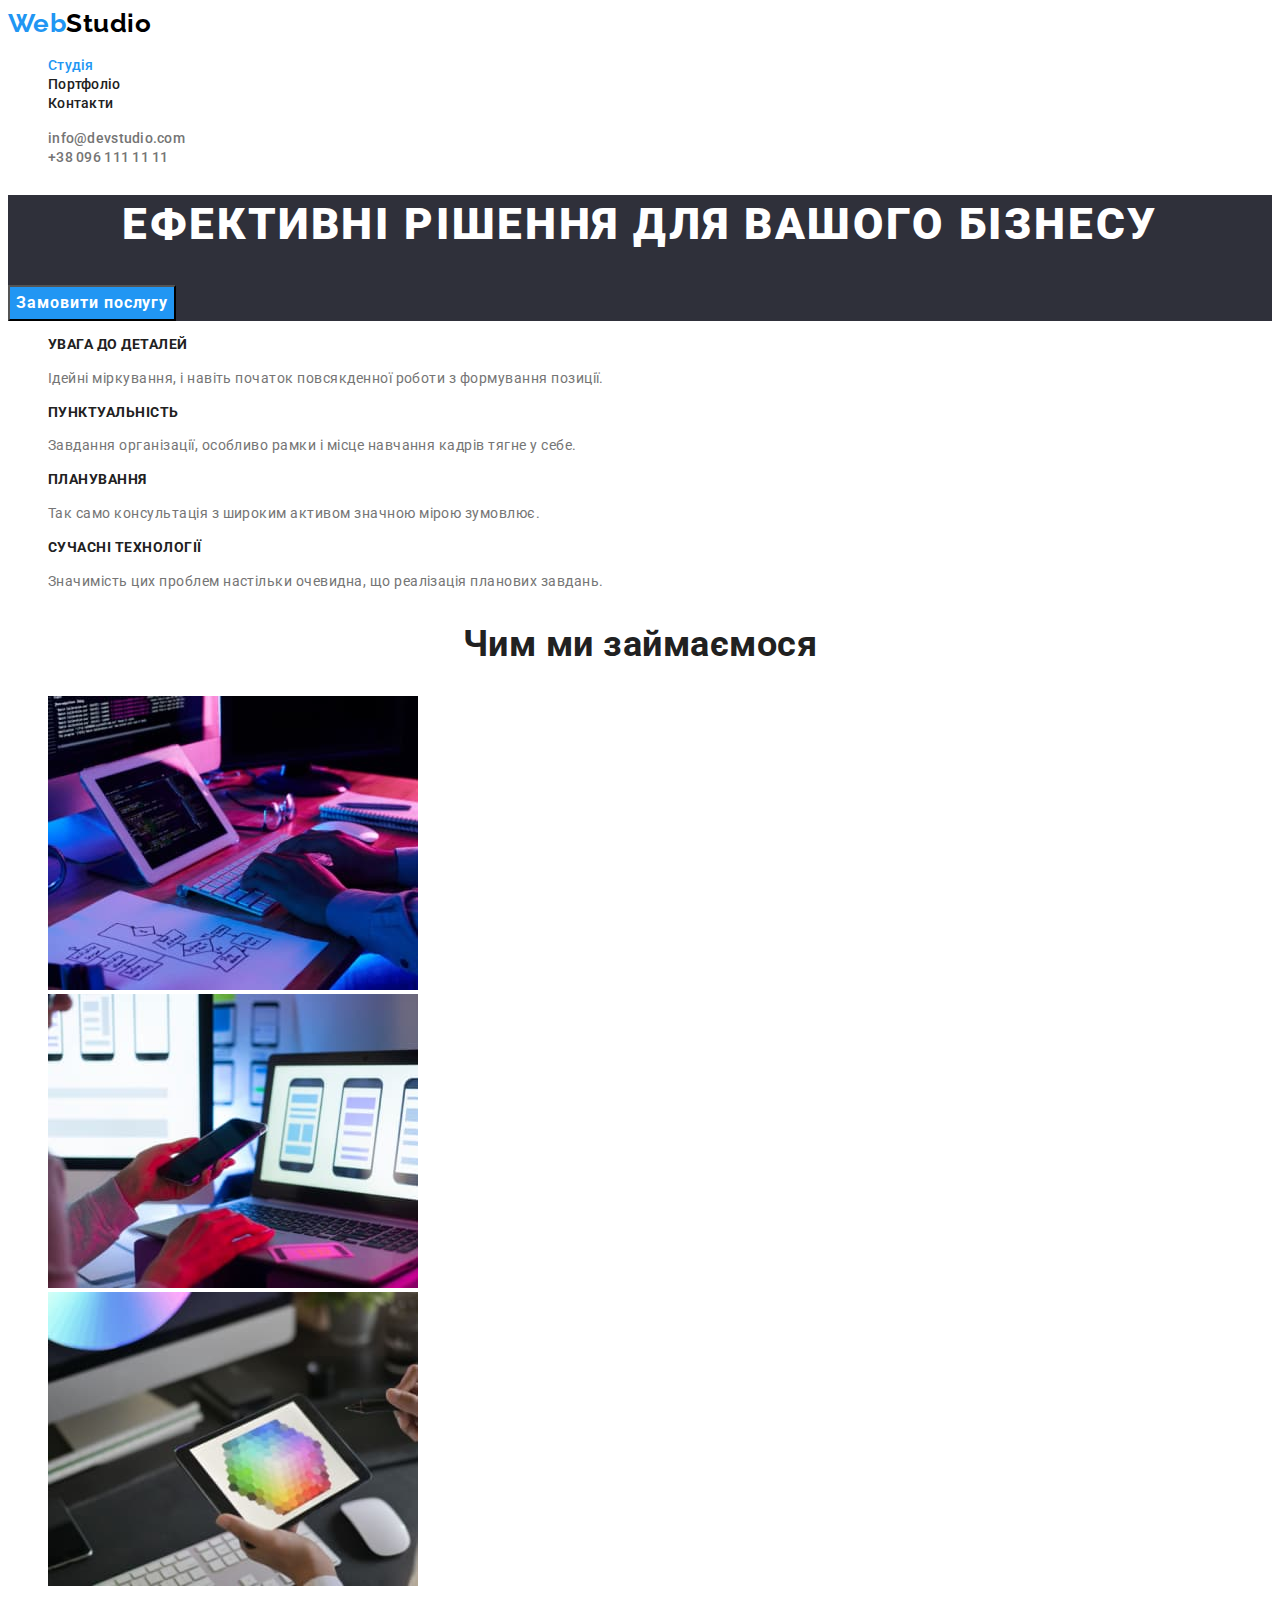
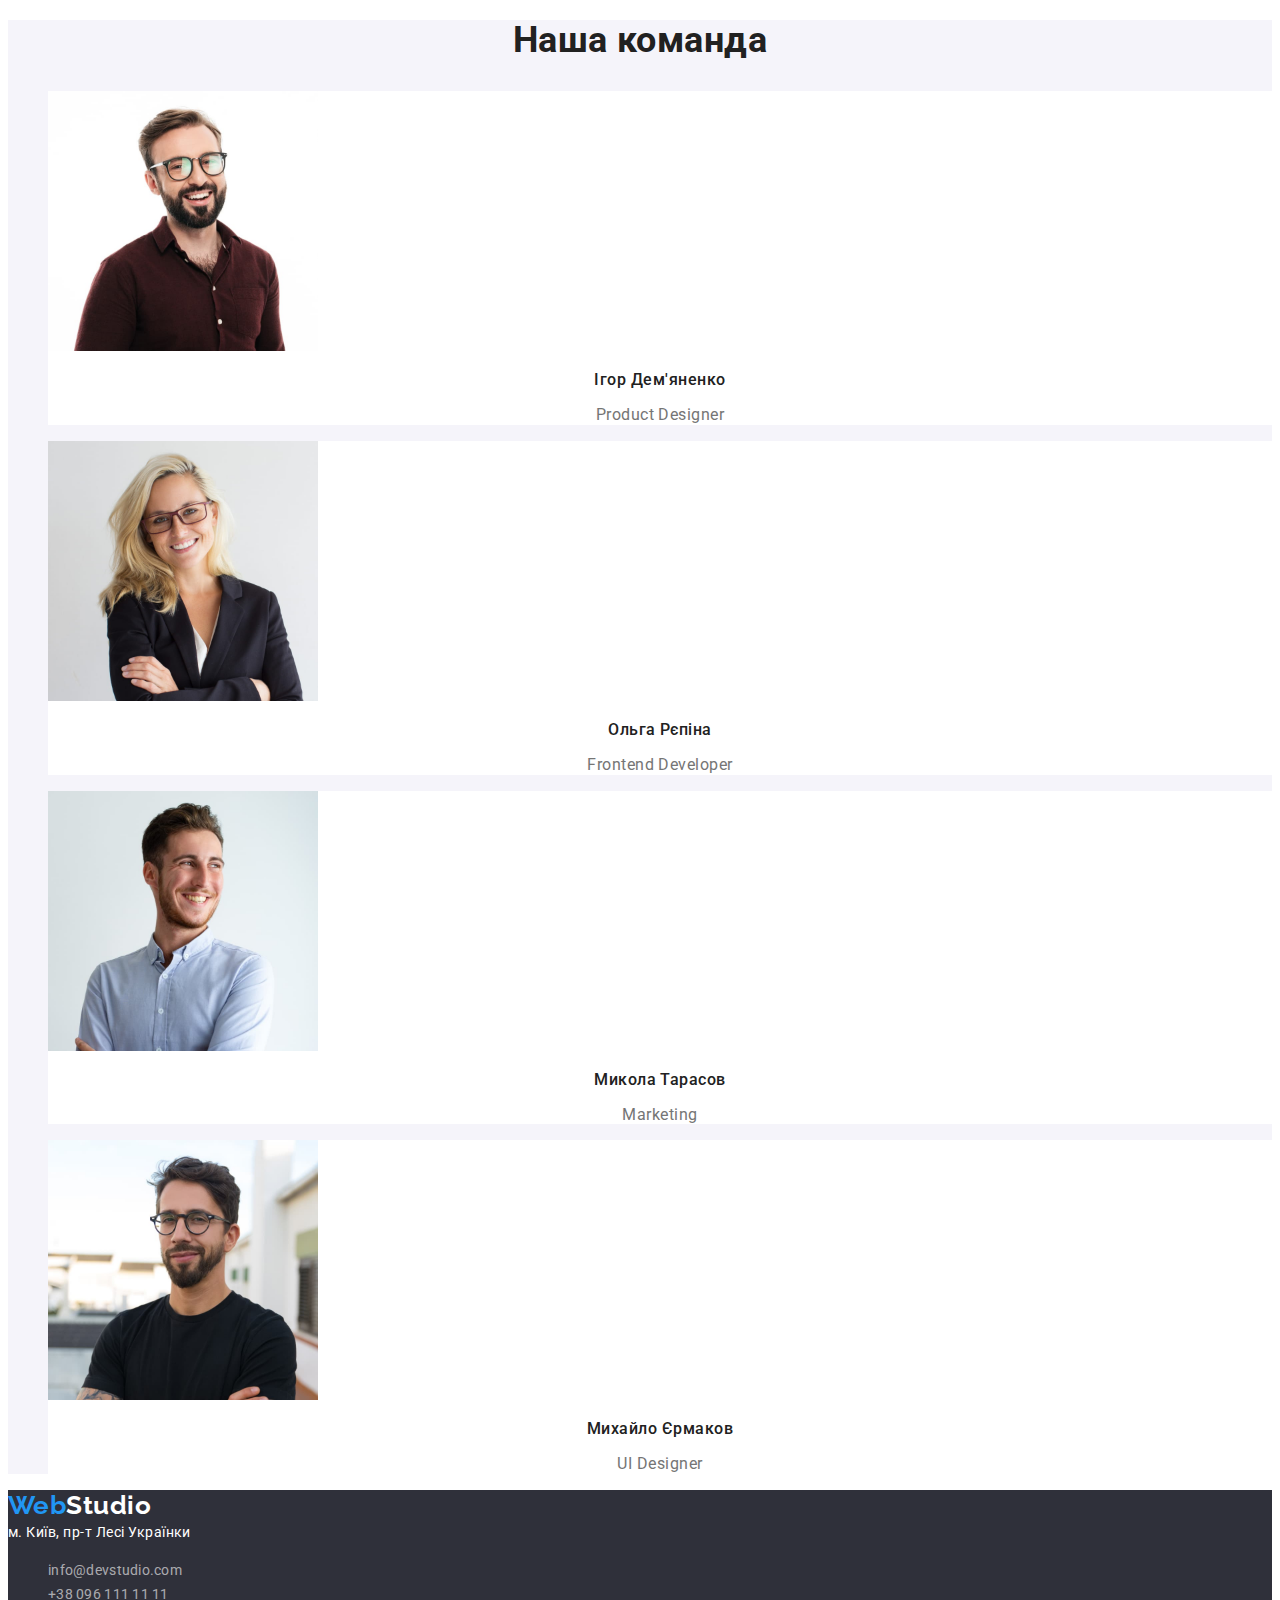
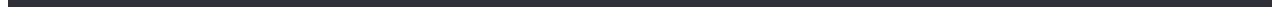
==== index.html @ 15943bc8 "clone" ====
<!DOCTYPE html>
<html lang="uk">
<head>
    <meta charset="UTF-8">
    <meta http-equiv="X-UA-Compatible" content="IE=edge">
    <meta name="viewport" content="width=device-width, initial-scale=1.0">
    <title>WebStudio</title>
    <link rel="stylesheet" href="./css/styles.css">
    <link rel="preconnect" href="https://fonts.googleapis.com">
    <link rel="preconnect" href="https://fonts.gstatic.com" crossorigin>
    <link href="https://fonts.googleapis.com/css2?family=Raleway:wght@700&family=Roboto:wght@400;500;700;900&display=swap"
    rel="stylesheet">
</head>

<body>
    <!-- Шапка сайта -->
    <header>
        <a href="./index.html" class="logo">Web<span class="header-logo">Studio</span></a>
        <nav>
            <ul class="site-nav list">
                <li><a href="./index.html" class="link active">Студія</a></li>
                <li><a href="./portfolio.html" class="link">Портфоліо</a></li>
                <li><a href="" class="link">Контакти</a></li>
            </ul>
        </nav>
        <ul class="contacts list">
            <li><a href="mailto:info@devstudio.com" class="contacts-link">info@devstudio.com</a> </li>
            <li><a href="tel:+380961111111" class="contacts-link">+38 096 111 11 11</a> </li>
        </ul>
    </header>

    <main>
        <!-- Герой -->
        <section class="hero">
            <h1 class="hero-title">Ефективні рішення для вашого бізнесу</h1>
            <button class="button primary">Замовити послугу</button>
        </section>
        <!-- Переваги -->
        <section class="sections">
            <ul class="features list">
                <li>
                    <h3 class="title">УВАГА ДО ДЕТАЛЕЙ</h3>
                    <p class="text">Ідейні міркування, і навіть початок повсякденної роботи з формування позиції.</p>
                </li>
                <li>
                    <h3 class="title">ПУНКТУАЛЬНІСТЬ</h3>
                    <p class="text">Завдання організації, особливо рамки і місце навчання кадрів тягне у себе.</p>
                </li>
                <li>
                    <h3 class="title">ПЛАНУВАННЯ</h3>
                    <p class="text">Так само консультація з широким активом значною мірою зумовлює.</p>
                </li>
                <li>
                    <h3 class="title">СУЧАСНІ ТЕХНОЛОГІЇ</h3>
                    <p class="text">Значимість цих проблем настільки очевидна, що реалізація планових завдань.</p>
                </li>
            </ul>
        </section>
        <!-- Роботи -->
        <section class="sections">
                <h2 class="sections-title">Чим ми займаємося</h2>
                <ul class="list">
                    <li>
                        <img src="./images/frontend.jpg" alt="Верстка" width="370">
                    </li>
                    <li>
                        <img src="./images/apk.jpg" alt="Адаптація" width="370">
                    </li>
                    <li>
                        <img src="./images/design.jpg" alt="Дизайн" width="370">
                    </li>
                </ul>
        </section>
        <!-- Команда -->
        <section class="sections team">
            <h2 class="sections-title">Наша команда</h2>
            <ul class="list">
                <li class="team-list">
                    <img src="./images/igor.jpg" alt="Фото співробітника" width="270">
                    <h3 class="team-title">Ігор Дем'яненко</h3>
                    <p class="text">Product Designer</p>
                </li>
                <li class="team-list">
                    <img src="./images/olga.jpg" alt="Фото співробітника" width="270">
                    <h3 class="team-title">Ольга Рєпіна</h3>
                    <p class="text">Frontend Developer</p>
                </li>
                <li class="team-list">
                    <img src="./images/mykola.jpg" alt="Фото співробітника" width="270">
                    <h3 class="team-title">Микола Тарасов</h3>
                    <p class="text">Marketing</p>
                </li>
                <li class="team-list">
                    <img src="./images/mykhailo.jpg" alt="Фото співробітника" width="270">
                    <h3 class="team-title">Михайло Єрмаков</h3>
                    <p class="text">UI Designer</p>
                </li>
            </ul>
        </section>
    </main>
    <!-- Футер -->
    <footer>
        <a href="./index.html" class="logo">Web<span class="footer-logo">Studio</span></a>
        <address>м. Київ, пр-т Лесі Українки
        <ul class="contacts list">
            <li><a href="mailto:info@devstudio.com" class="contacts-link secondary">info@devstudio.com</a> </li>
            <li><a href="tel:+380961111111" class="contacts-link secondary">+38 096 111 11 11</a> </li>
        </ul>
        </address>
    </footer>
</body>
</html>
---- css/styles.css ----
/* Палітра
білий #FFFFFF
акцент #2196F3
заголовки #212121
текст #757575 */
:root{
    --primary-text-color:#757575;
    --title-text-color:#212121;
    --accent-color:#2196F3;
    --white-color:#FFFFFF;
    --primery-bgc:#F5F4FA;
    --secondary-bgc:#2F303A;
}
body{
    font-family: 'Roboto',sans-serif;
    letter-spacing: 0.03em;
    background: var(--white-color);
    color:var(--primary-text-color)
}
.list {
    list-style: none;
}
/* button */
.button {
    color: var(--title-text-color);
    background-color: var(--white-color);
    font-family: inherit;
    font-weight: 700;
    font-size: 16px;
    line-height: 1.87;
    letter-spacing: 0.06em;
}
.button.primary{
    color: var(--white-color);
    background-color:var(--accent-color);
}
.button.seconadry{
    color: var(--title-text-color);
    background-color: var(--primery-bgc);
}
.button.seconadry:hover,
.button.seconadry:focus{
    color: var(--white-color);
    background-color: var(--accent-color);
}
/* Header */
/* logo */
.logo{
    font-family: 'Raleway',sans-serif;
    color:var(--accent-color);
    font-weight: 700;
    font-size: 26px;
    line-height: 1.19;
    text-decoration: none;
}
.header-logo{
    color: #000000;
}
/* nav */
.site-nav .link{
    color: var(--title-text-color);
        font-weight: 500;
        font-size: 14px;
        line-height: 1.14;
        letter-spacing: 0.02em;
        text-decoration: none;
}
.site-nav .link:hover,
.site-nav .link:focus {
    color: var(--accent-color);
}
.site-nav .active{
    color: var(--accent-color);
}
/* contact */
.contacts .contacts-link{
    color: var(--primary-text-color);
    font-weight: 500;
    font-size: 14px;
    line-height: 1.14;
    letter-spacing: 0.02em;
    text-decoration: none;
}
.contacts .contacts-link:hover,
.contacts .contacts-link:focus {
    color: var(--accent-color);
}

/* hero */
.hero{
    background-color:var(--secondary-bgc);
}
.hero-title {
    color: var(--white-color);

    font-weight: 900;
    font-size: 44px;
    line-height: 1.36;
    text-align: center;
    letter-spacing: 0.06em;
    text-transform: uppercase;
}
/* Sections */
.sections-title {
    color: var(--title-text-color);
    font-weight: 700;
    font-size: 36px;
    line-height: 1.16;
    text-align: center;
}

.features .title{
    color: var(--title-text-color);
    font-weight: 700;
    font-size: 14px;
    line-height: 1.14;
}
.features .text{
    font-weight: 400;
    font-size: 14px;
    line-height: 1.71;

}
/* team  */
.sections.team{
    background-color: var(--primery-bgc);
}
.team-list{
    background-color: var(--white-color);
}
.team-title{
    color: var(--title-text-color);
    font-weight: 500;
    font-size: 16px;
    line-height: 1.18;
    text-align: center;
}
.team .text{
    font-weight: 400;
    font-size: 16px;
    line-height: 1.18;
    text-align: center;
}
/* footer */
footer{
    background-color: var(--secondary-bgc);
}
.footer-logo{
    color: var(--white-color);
}
address{
    color: var(--white-color);
    font-weight: 400;
    font-size: 14px;
    line-height: 1.71;
    font-style: normal;
}
/* contact */
.contacts-link.secondary {
    color: rgba(255, 255, 255, 0.6);
    font-weight: 400;
    font-size: 14px;
    line-height: 1.71;
}

.contacts .contacts-link:hover,
.contacts .contacts-link:focus {
    color: var(--accent-color);
}

/* Portfolio */

.work-title{
    font-weight: 700;
    font-size: 18px;
    line-height: 2;
    letter-spacing: 0.06em;
    color: var(--title-text-color);
}
.work-text{
    font-weight: 400;
    font-size: 16px;
    line-height: 1.87;
    color: var(--primary-text-color);
}
.work-link {
    text-decoration: none;
}
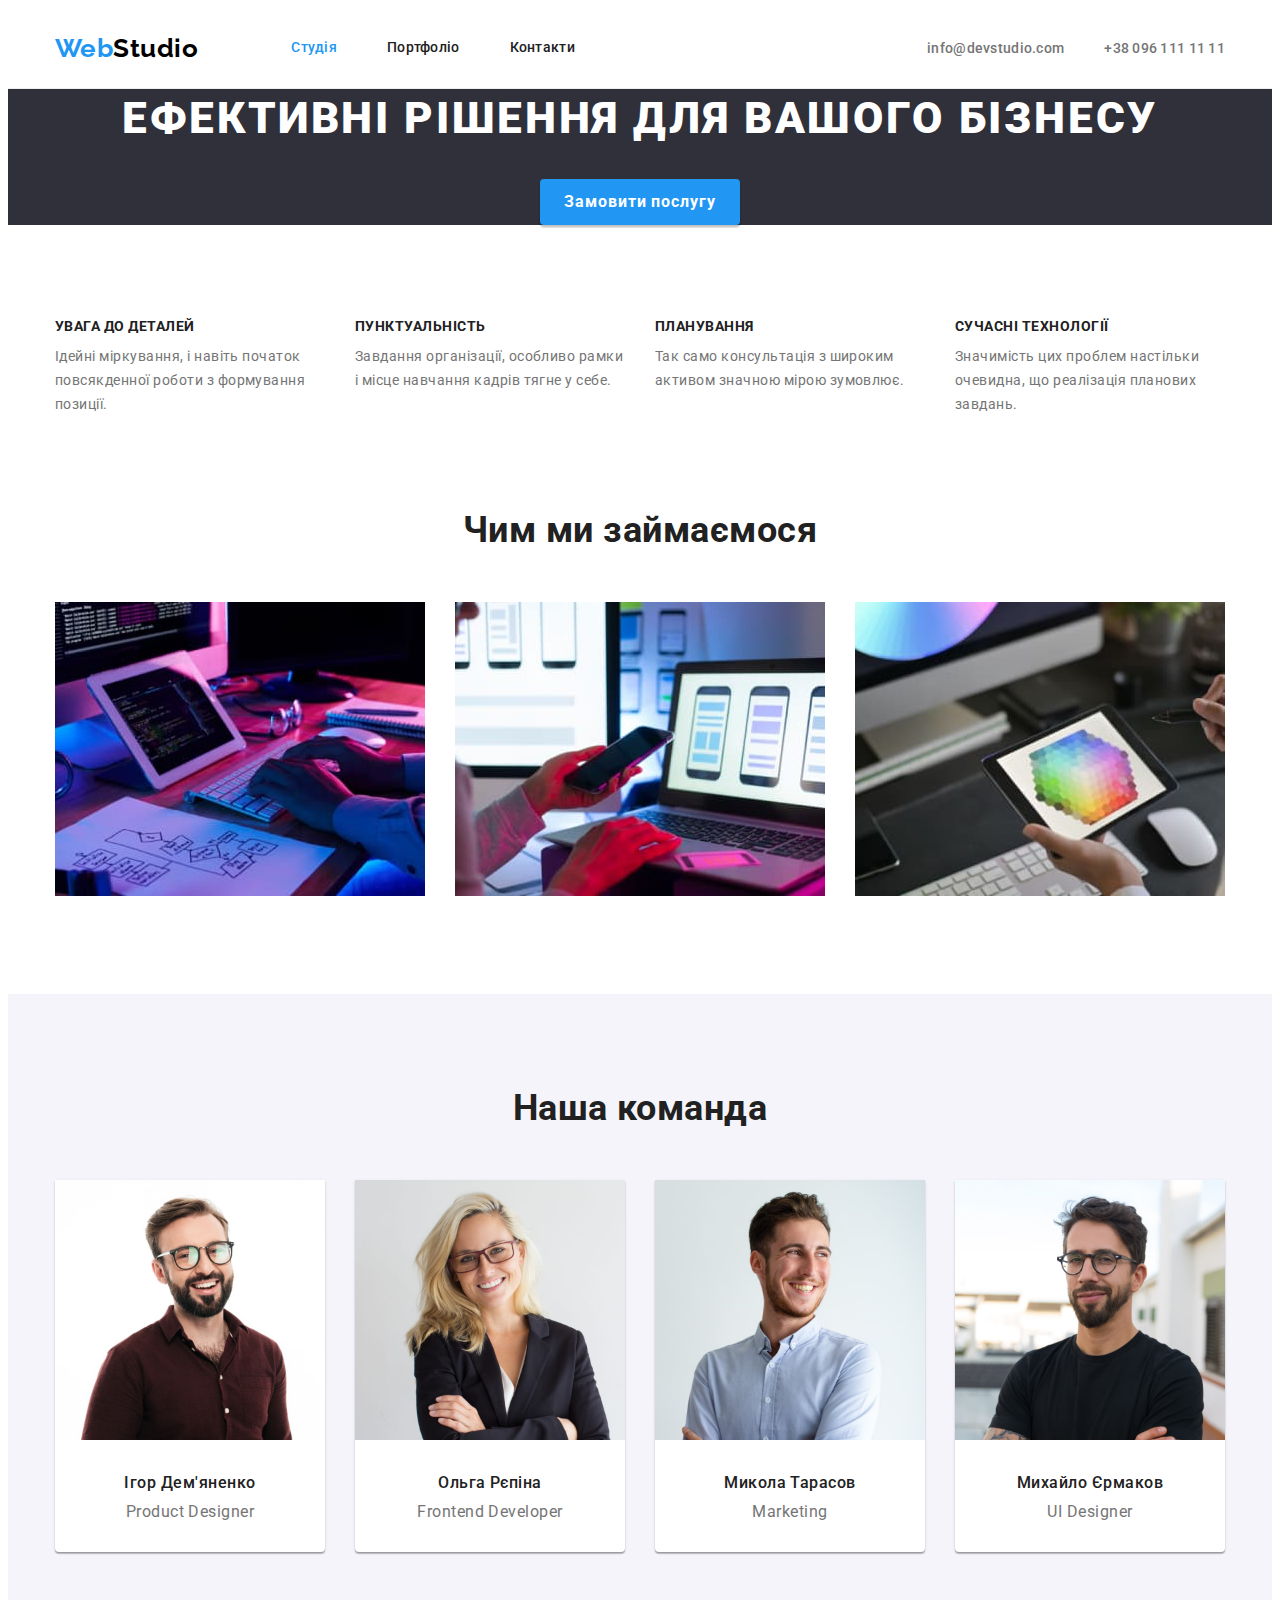
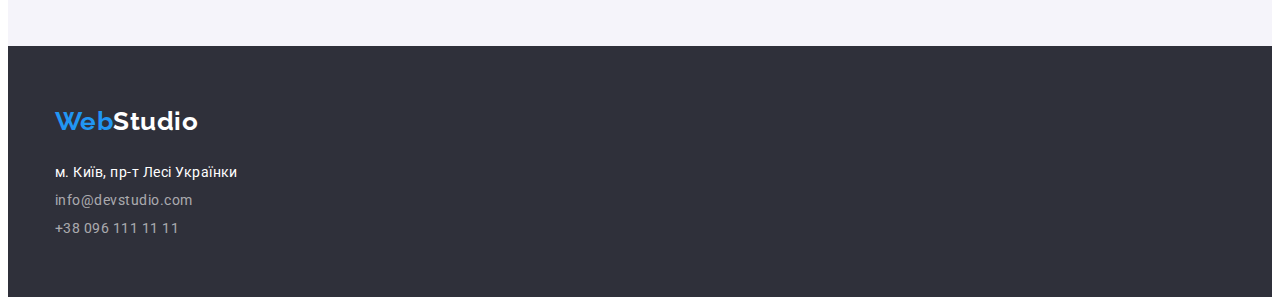
==== commit b4484e73: "dz-3" ====
--- a/index.html
+++ b/index.html
@@ -4,109 +4,129 @@
     <meta charset="UTF-8">
     <meta http-equiv="X-UA-Compatible" content="IE=edge">
     <meta name="viewport" content="width=device-width, initial-scale=1.0">
-    <title>WebStudio</title>
-    <link rel="stylesheet" href="./css/styles.css">
+    <title>WebStudio</title>   
     <link rel="preconnect" href="https://fonts.googleapis.com">
     <link rel="preconnect" href="https://fonts.gstatic.com" crossorigin>
     <link href="https://fonts.googleapis.com/css2?family=Raleway:wght@700&family=Roboto:wght@400;500;700;900&display=swap"
     rel="stylesheet">
+    <link rel="stylesheet" href="https://cdnjs.cloudflare.com/ajax/libs/modern-normalize/1.1.0/modern-normalize.min.css"
+        integrity="sha512-wpPYUAdjBVSE4KJnH1VR1HeZfpl1ub8YT/NKx4PuQ5NmX2tKuGu6U/JRp5y+Y8XG2tV+wKQpNHVUX03MfMFn9Q=="
+        crossorigin="anonymous" referrerpolicy="no-referrer" />
+    <link rel="stylesheet" href="./css/styles.css">
 </head>
 
 <body>
     <!-- Шапка сайта -->
-    <header>
-        <a href="./index.html" class="logo">Web<span class="header-logo">Studio</span></a>
-        <nav>
-            <ul class="site-nav list">
-                <li><a href="./index.html" class="link active">Студія</a></li>
-                <li><a href="./portfolio.html" class="link">Портфоліо</a></li>
-                <li><a href="" class="link">Контакти</a></li>
+    <header class="header">
+        <div class="container header-wrap">
+            <a href="./index.html" class="logo">Web<span class="header-logo">Studio</span></a>
+            <nav>
+                <ul class="site-nav list">
+                    <li class="item">
+                        <a href="./index.html" class="link active">Студія</a>
+                    </li>
+                    <li class="item">
+                        <a href="./portfolio.html" class="link">Портфоліо</a>
+                    </li>
+                    <li class="item">
+                        <a href="" class="link">Контакти</a>
+                    </li>
+                </ul>
+            </nav>
+            <ul class="contacts list">
+                <li class="item"><a href="mailto:info@devstudio.com" class="contacts-link">info@devstudio.com</a> </li>
+                <li class="item"><a href="tel:+380961111111" class="contacts-link">+38 096 111 11 11</a> </li>
             </ul>
-        </nav>
-        <ul class="contacts list">
-            <li><a href="mailto:info@devstudio.com" class="contacts-link">info@devstudio.com</a> </li>
-            <li><a href="tel:+380961111111" class="contacts-link">+38 096 111 11 11</a> </li>
-        </ul>
+        </div>
     </header>
 
     <main>
         <!-- Герой -->
         <section class="hero">
             <h1 class="hero-title">Ефективні рішення для вашого бізнесу</h1>
-            <button class="button primary">Замовити послугу</button>
+            <button class="button primary" >Замовити послугу</button>
         </section>
         <!-- Переваги -->
-        <section class="sections">
-            <ul class="features list">
-                <li>
-                    <h3 class="title">УВАГА ДО ДЕТАЛЕЙ</h3>
-                    <p class="text">Ідейні міркування, і навіть початок повсякденної роботи з формування позиції.</p>
-                </li>
-                <li>
-                    <h3 class="title">ПУНКТУАЛЬНІСТЬ</h3>
-                    <p class="text">Завдання організації, особливо рамки і місце навчання кадрів тягне у себе.</p>
-                </li>
-                <li>
-                    <h3 class="title">ПЛАНУВАННЯ</h3>
-                    <p class="text">Так само консультація з широким активом значною мірою зумовлює.</p>
-                </li>
-                <li>
-                    <h3 class="title">СУЧАСНІ ТЕХНОЛОГІЇ</h3>
-                    <p class="text">Значимість цих проблем настільки очевидна, що реалізація планових завдань.</p>
-                </li>
-            </ul>
+        <section class="feature sections">
+            <div class="container">
+                <ul class="features list">
+                    <li class="item">
+                        <h3 class="title">УВАГА ДО ДЕТАЛЕЙ</h3>
+                        <p class="text">Ідейні міркування, і навіть початок повсякденної роботи з формування позиції.</p>
+                    </li>
+                    <li class="item">
+                        <h3 class="title">ПУНКТУАЛЬНІСТЬ</h3>
+                        <p class="text">Завдання організації, особливо рамки і місце навчання кадрів тягне у себе.</p>
+                    </li>
+                    <li class="item">
+                        <h3 class="title">ПЛАНУВАННЯ</h3>
+                        <p class="text">Так само консультація з широким активом значною мірою зумовлює.</p>
+                    </li>
+                    <li class="item">
+                        <h3 class="title">СУЧАСНІ ТЕХНОЛОГІЇ</h3>
+                        <p class="text">Значимість цих проблем настільки очевидна, що реалізація планових завдань.</p>
+                    </li>
+                </ul>
+            </div>
         </section>
-        <!-- Роботи -->
-        <section class="sections">
+        <!-- Опис -->
+        <section class="description sections">
+            <div class="container">
                 <h2 class="sections-title">Чим ми займаємося</h2>
-                <ul class="list">
-                    <li>
+                <ul class="desc list">
+                    <li class="item">
                         <img src="./images/frontend.jpg" alt="Верстка" width="370">
                     </li>
-                    <li>
+                    <li class="item">
                         <img src="./images/apk.jpg" alt="Адаптація" width="370">
                     </li>
-                    <li>
+                    <li class="item">
                         <img src="./images/design.jpg" alt="Дизайн" width="370">
                     </li>
                 </ul>
+            </div>
         </section>
         <!-- Команда -->
         <section class="sections team">
-            <h2 class="sections-title">Наша команда</h2>
-            <ul class="list">
-                <li class="team-list">
-                    <img src="./images/igor.jpg" alt="Фото співробітника" width="270">
-                    <h3 class="team-title">Ігор Дем'яненко</h3>
-                    <p class="text">Product Designer</p>
-                </li>
-                <li class="team-list">
-                    <img src="./images/olga.jpg" alt="Фото співробітника" width="270">
-                    <h3 class="team-title">Ольга Рєпіна</h3>
-                    <p class="text">Frontend Developer</p>
-                </li>
-                <li class="team-list">
-                    <img src="./images/mykola.jpg" alt="Фото співробітника" width="270">
-                    <h3 class="team-title">Микола Тарасов</h3>
-                    <p class="text">Marketing</p>
-                </li>
-                <li class="team-list">
-                    <img src="./images/mykhailo.jpg" alt="Фото співробітника" width="270">
-                    <h3 class="team-title">Михайло Єрмаков</h3>
-                    <p class="text">UI Designer</p>
-                </li>
-            </ul>
+            <div class="container">
+                <h2 class="sections-title">Наша команда</h2>
+                <ul class="team-list list">
+                    <li class="item">
+                        <img class="team-photo" src="./images/igor.jpg" alt="Фото співробітника" width="270" >
+                        <h3 class="team-title">Ігор Дем'яненко</h3>
+                        <p class="text">Product Designer</p>
+                    </li>
+                    <li class="item">
+                        <img src="./images/olga.jpg" alt="Фото співробітника" width="270" class="team-photo">
+                        <h3 class="team-title">Ольга Рєпіна</h3>
+                        <p class="text">Frontend Developer</p>
+                    </li>
+                    <li class="item">
+                        <img src="./images/mykola.jpg" alt="Фото співробітника" width="270" class="team-photo">
+                        <h3 class="team-title">Микола Тарасов</h3>
+                        <p class="text">Marketing</p>
+                    </li>
+                    <li class="item">
+                        <img src="./images/mykhailo.jpg" alt="Фото співробітника" width="270" class="team-photo">
+                        <h3 class="team-title">Михайло Єрмаков</h3>
+                        <p class="text">UI Designer</p>
+                    </li>
+                </ul>
+            </div>
         </section>
     </main>
     <!-- Футер -->
     <footer>
-        <a href="./index.html" class="logo">Web<span class="footer-logo">Studio</span></a>
-        <address>м. Київ, пр-т Лесі Українки
-        <ul class="contacts list">
-            <li><a href="mailto:info@devstudio.com" class="contacts-link secondary">info@devstudio.com</a> </li>
-            <li><a href="tel:+380961111111" class="contacts-link secondary">+38 096 111 11 11</a> </li>
-        </ul>
-        </address>
+        <div class="container">
+            <a href="./index.html" class="logo">Web<span class="footer-logo">Studio</span></a>
+            <address class="footer-address">
+                м. Київ, пр-т Лесі Українки
+                <ul class="contacts-footer list">
+                    <li class="item"><a href="mailto:info@devstudio.com" class="link">info@devstudio.com</a> </li>
+                    <li class="item"><a href="tel:+380961111111" class="link">+38 096 111 11 11</a> </li>
+                </ul>
+            </address>
+        </div>
     </footer>
 </body>
 </html>--- a/css/styles.css
+++ b/css/styles.css
@@ -3,6 +3,12 @@
 акцент #2196F3
 заголовки #212121
 текст #757575 */
+
+*,
+*::before,
+*::after {
+    box-sizing: border-box;
+}
 :root{
     --primary-text-color:#757575;
     --title-text-color:#212121;
@@ -14,16 +20,32 @@
 body{
     font-family: 'Roboto',sans-serif;
     letter-spacing: 0.03em;
+
     background: var(--white-color);
     color:var(--primary-text-color)
 }
 .list {
+    margin-top: 0;
+    margin-bottom: 0;
+    padding-left: 0;
+
     list-style: none;
+}
+.container{
+    margin-right: auto;
+    margin-left: auto;
+    padding-right: 15px;
+    padding-left: 15px;
+    width: 1200px;
 }
 /* button */
 .button {
+    padding: 6px 22px;
+    border-radius: 4px;
+
     color: var(--title-text-color);
     background-color: var(--white-color);
+    border-color: transparent;
     font-family: inherit;
     font-weight: 700;
     font-size: 16px;
@@ -33,6 +55,8 @@
 .button.primary{
     color: var(--white-color);
     background-color:var(--accent-color);
+    box-shadow: 0px 3px 1px rgba(0, 0, 0, 0.1), 0px 1px 2px rgba(0, 0, 0, 0.08), 0px 2px 2px rgba(0, 0, 0, 0.12);
+    
 }
 .button.seconadry{
     color: var(--title-text-color);
@@ -42,12 +66,23 @@
 .button.seconadry:focus{
     color: var(--white-color);
     background-color: var(--accent-color);
+    box-shadow: 0px 3px 1px rgba(0, 0, 0, 0.1), 0px 1px 2px rgba(0, 0, 0, 0.08), 0px 2px 2px rgba(0, 0, 0, 0.12);
 }
 /* Header */
+.header{
+    border-bottom: 1px solid #ECECEC;
+}
+
+.header-wrap{
+    display: flex;
+    align-items: center;
+}
 /* logo */
 .logo{
-    font-family: 'Raleway',sans-serif;
+    margin-right: 93px;
+
     color:var(--accent-color);
+    font-family: 'Raleway', sans-serif;
     font-weight: 700;
     font-size: 26px;
     line-height: 1.19;
@@ -57,13 +92,24 @@
     color: #000000;
 }
 /* nav */
+.site-nav{
+    display: flex;
+}
+.site-nav .item:not(:last-child){
+    margin-right: 50px;
+}
+
 .site-nav .link{
-    color: var(--title-text-color);
-        font-weight: 500;
-        font-size: 14px;
-        line-height: 1.14;
-        letter-spacing: 0.02em;
-        text-decoration: none;
+    display: block;
+    padding-top: 32px;
+    padding-bottom: 32px;
+
+    color: var(--title-text-color);
+    font-weight: 500;
+    font-size: 14px;
+    line-height: 1.14;
+    letter-spacing: 0.02em;
+    text-decoration: none;
 }
 .site-nav .link:hover,
 .site-nav .link:focus {
@@ -73,6 +119,13 @@
     color: var(--accent-color);
 }
 /* contact */
+.contacts{
+    display: flex;
+    margin-left: auto;
+}
+.contacts > .item:not(:last-child){
+    margin-right: 40px;
+}
 .contacts .contacts-link{
     color: var(--primary-text-color);
     font-weight: 500;
@@ -88,101 +141,194 @@
 
 /* hero */
 .hero{
+    text-align: center;
+
     background-color:var(--secondary-bgc);
 }
 .hero-title {
-    color: var(--white-color);
-
+    margin-top: 0;
+    margin-bottom: 30px;
+
+    color: var(--white-color);
     font-weight: 900;
     font-size: 44px;
     line-height: 1.36;
-    text-align: center;
     letter-spacing: 0.06em;
     text-transform: uppercase;
 }
 /* Sections */
+.sections{
+    padding-bottom: 94px;
+    padding-top: 94px;
+}
 .sections-title {
+    margin-top: 0;
+    margin-bottom: 50px;
+    text-align: center;
+
     color: var(--title-text-color);
     font-weight: 700;
     font-size: 36px;
     line-height: 1.16;
-    text-align: center;
+}
+/* features */
+.feature{
+    padding-bottom: 0;
+}
+.features{
+    display: flex;
+}
+.features > .item{
+    width: 270px;
+}
+.features>.item:not(:last-child){
+    margin-right: 30px;
 }
 
 .features .title{
+    margin-top: 0;
+    margin-bottom: 10px;
+
     color: var(--title-text-color);
     font-weight: 700;
     font-size: 14px;
     line-height: 1.14;
 }
 .features .text{
+    margin-top: 0;
+    margin-bottom: 0;
+
     font-weight: 400;
     font-size: 14px;
     line-height: 1.71;
 
 }
+
+/* Description */
+.desc{
+    display: flex;
+}
+.desc > .item:not(:last-child){
+    margin-right: 30px;
+}
+
 /* team  */
 .sections.team{
     background-color: var(--primery-bgc);
 }
 .team-list{
+    display: flex;
+}
+.team-list > .item{
+    width: 270px;
+    border-radius: 0px 0px 4px 4px;
+    
     background-color: var(--white-color);
+    box-shadow: 0px 1px 3px rgba(0, 0, 0, 0.12), 0px 1px 1px rgba(0, 0, 0, 0.14), 0px 2px 1px rgba(0, 0, 0, 0.2);
+}
+.team-list>.item:not(:last-child){
+    margin-right: 30px;
+}
+.team-photo{
+    margin-bottom: 30px;
 }
 .team-title{
+    margin-top: 0;
+    margin-bottom: 10px;
+    text-align: center;
+
     color: var(--title-text-color);
     font-weight: 500;
     font-size: 16px;
     line-height: 1.18;
+}
+.team .text{
+    margin-top: 0;
+    margin-bottom: 30px;
     text-align: center;
-}
-.team .text{
+
     font-weight: 400;
     font-size: 16px;
-    line-height: 1.18;
-    text-align: center;
+    line-height: 1.18;   
 }
 /* footer */
 footer{
     background-color: var(--secondary-bgc);
-}
+    padding-top: 60px;
+    padding-bottom: 60px;
+}
+
 .footer-logo{
     color: var(--white-color);
 }
-address{
-    color: var(--white-color);
-    font-weight: 400;
-    font-size: 14px;
-    line-height: 1.71;
+.footer-address{
+    margin-top: 28px;
+
+    color: var(--white-color);
+    font-weight: 400;
+    font-size: 14px;
+    line-height: 1.14;
     font-style: normal;
 }
 /* contact */
-.contacts-link.secondary {
+.contacts-footer .link{
     color: rgba(255, 255, 255, 0.6);
     font-weight: 400;
     font-size: 14px;
-    line-height: 1.71;
-}
-
-.contacts .contacts-link:hover,
-.contacts .contacts-link:focus {
+    line-height: 1.14;
+    text-decoration: none;
+}
+
+.contacts-footer .link:hover,
+.contacts-footer .link:focus {
     color: var(--accent-color);
 }
+.contacts-footer > .item{
+    margin-top: 12px;
+}
 
 /* Portfolio */
-
+.filter{
+    display: flex;
+    justify-content: center;
+    margin-bottom: 34px;
+}
+.filter > .item:not(:last-child){
+    margin-right: 8px;
+}
+
+.items{
+    margin: -15px;
+    display: flex;
+    flex-wrap: wrap;  
+}
+.items > .item{
+    margin: 15px;
+    background-color:var(--white-color);
+}
+.items .wrapper{
+    border: 1px solid #EEEEEE;
+    padding: 20px 24px;
+}
 .work-title{
+    margin-top: 0;
+    margin-bottom: 4px;
+
+    color: var(--title-text-color);
     font-weight: 700;
     font-size: 18px;
     line-height: 2;
     letter-spacing: 0.06em;
-    color: var(--title-text-color);
 }
 .work-text{
+    margin-top: 0;
+    margin-bottom: 20px;
+
+    color: var(--primary-text-color);
     font-weight: 400;
     font-size: 16px;
-    line-height: 1.87;
-    color: var(--primary-text-color);
+    line-height: 1.87;  
 }
 .work-link {
     text-decoration: none;
-}+}
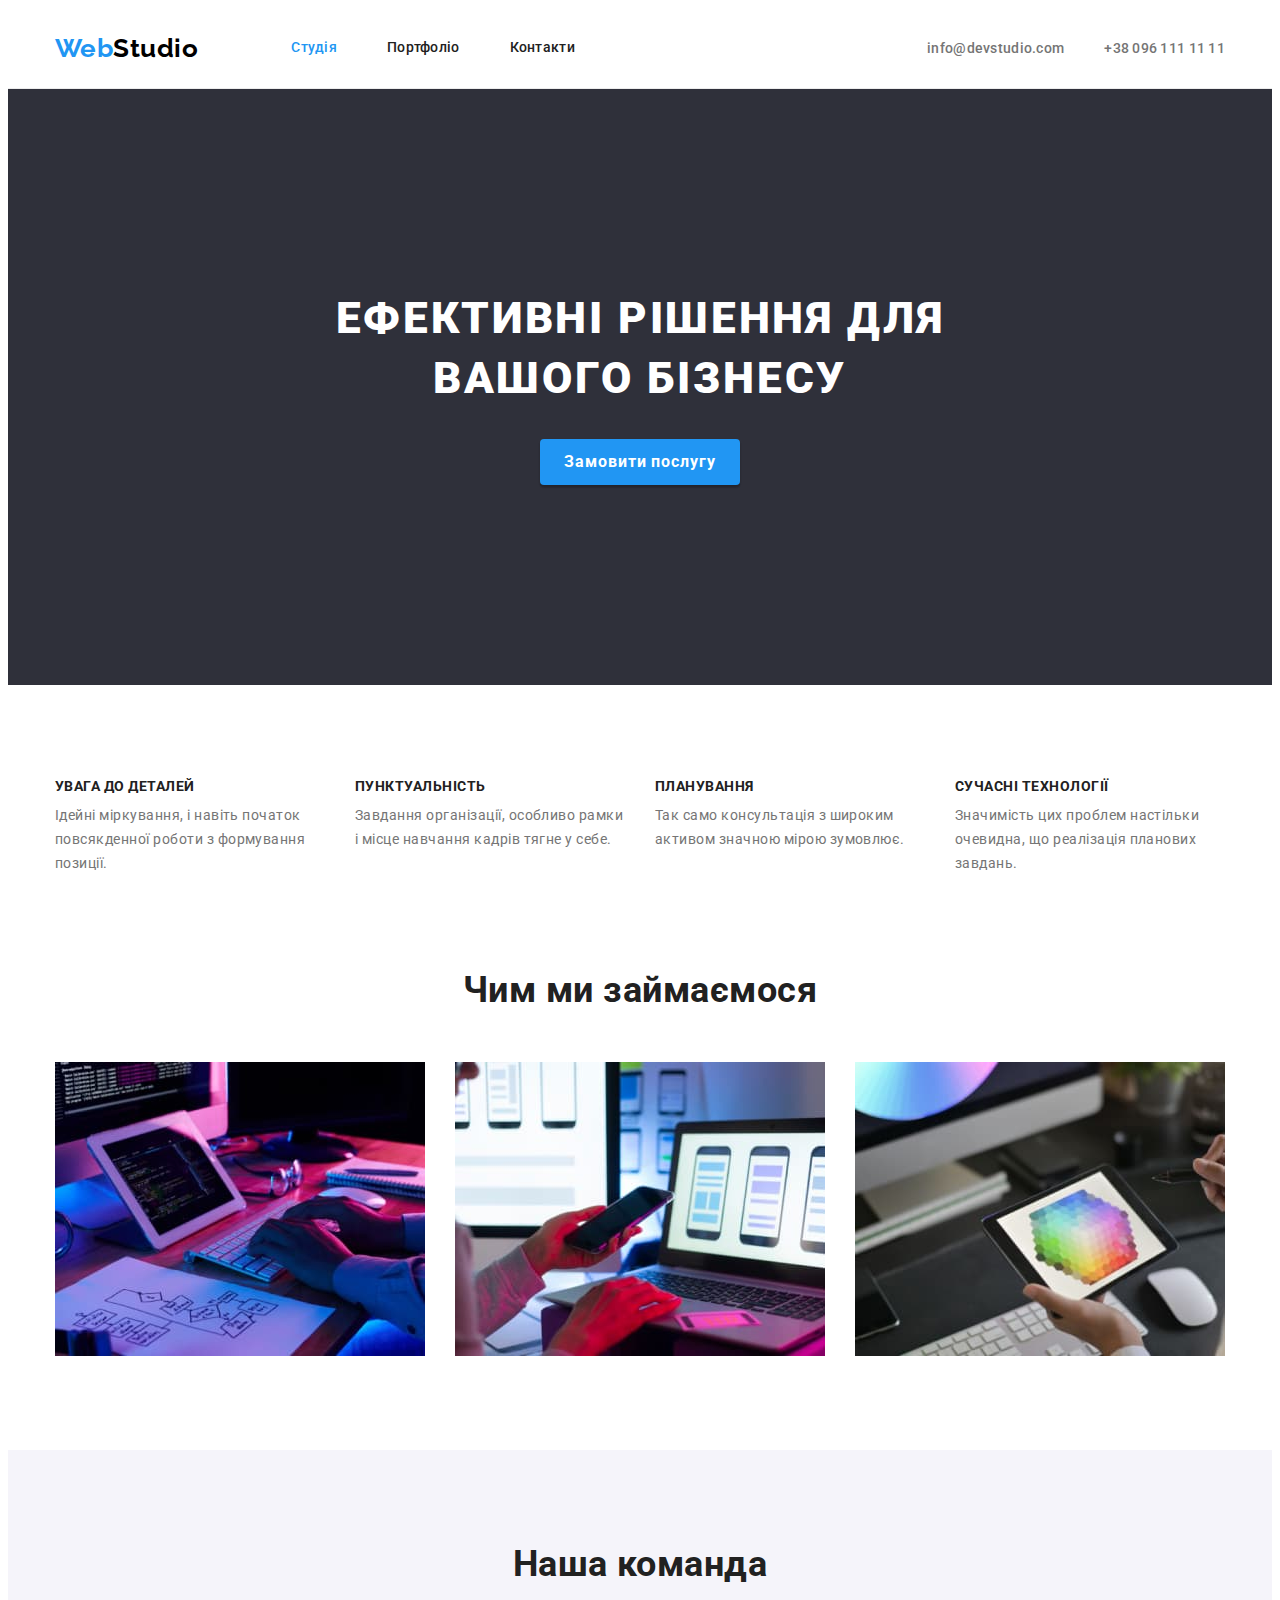
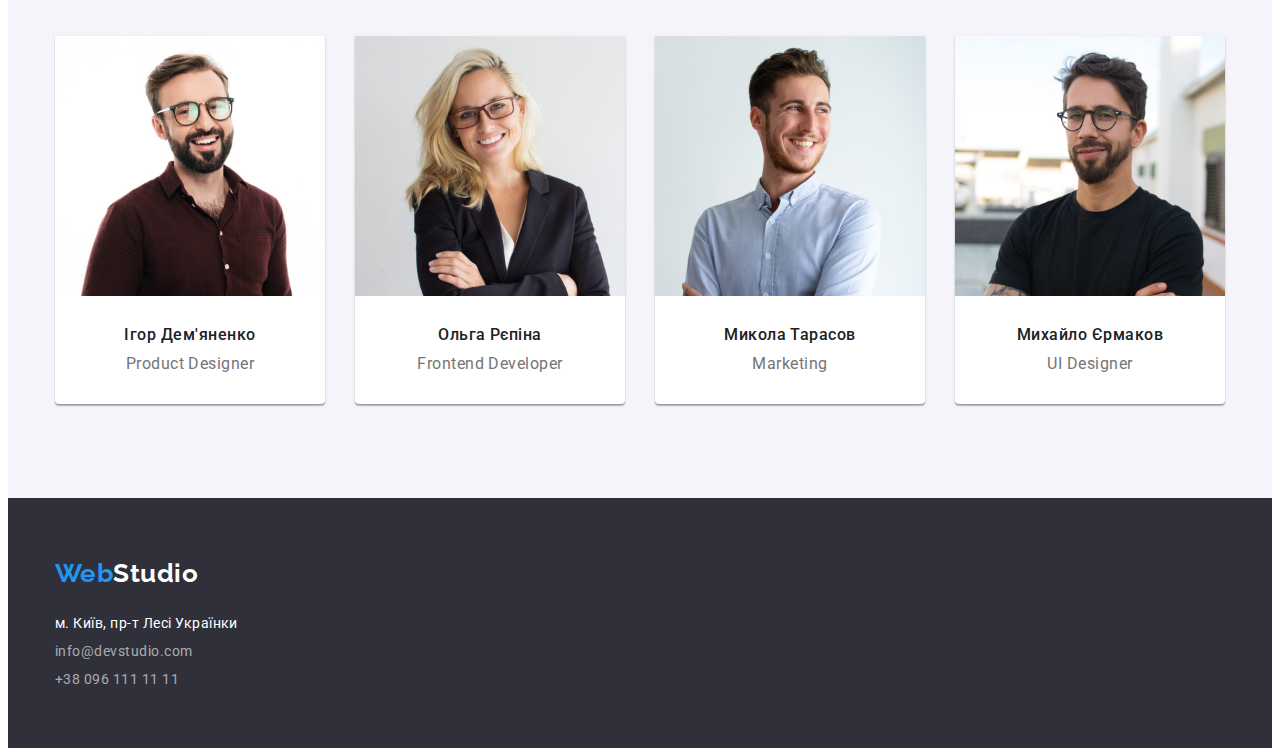
==== commit ef7789a0: "допрацював" ====
--- a/index.html
+++ b/index.html
@@ -11,7 +11,7 @@
     rel="stylesheet">
     <link rel="stylesheet" href="https://cdnjs.cloudflare.com/ajax/libs/modern-normalize/1.1.0/modern-normalize.min.css"
         integrity="sha512-wpPYUAdjBVSE4KJnH1VR1HeZfpl1ub8YT/NKx4PuQ5NmX2tKuGu6U/JRp5y+Y8XG2tV+wKQpNHVUX03MfMFn9Q=="
-        crossorigin="anonymous" referrerpolicy="no-referrer" />
+        crossorigin="anonymous" referrerpolicy="no-referrer">
     <link rel="stylesheet" href="./css/styles.css">
 </head>
 
@@ -43,8 +43,10 @@
     <main>
         <!-- Герой -->
         <section class="hero">
-            <h1 class="hero-title">Ефективні рішення для вашого бізнесу</h1>
-            <button class="button primary" >Замовити послугу</button>
+            <div class="container">
+                <h1 class="hero-title">Ефективні рішення для вашого бізнесу</h1>
+                <button class="button primary" >Замовити послугу</button>
+            </div>
         </section>
         <!-- Переваги -->
         <section class="feature sections">
@@ -93,23 +95,31 @@
                 <ul class="team-list list">
                     <li class="item">
                         <img class="team-photo" src="./images/igor.jpg" alt="Фото співробітника" width="270" >
-                        <h3 class="team-title">Ігор Дем'яненко</h3>
-                        <p class="text">Product Designer</p>
+                        <div class="team-wrapper">
+                            <h3 class="team-title">Ігор Дем'яненко</h3>
+                            <p class="text">Product Designer</p>
+                        </div>
                     </li>
                     <li class="item">
                         <img src="./images/olga.jpg" alt="Фото співробітника" width="270" class="team-photo">
-                        <h3 class="team-title">Ольга Рєпіна</h3>
-                        <p class="text">Frontend Developer</p>
+                        <div class="team-wrapper">
+                            <h3 class="team-title">Ольга Рєпіна</h3>
+                            <p class="text">Frontend Developer</p>
+                        </div>
                     </li>
                     <li class="item">
                         <img src="./images/mykola.jpg" alt="Фото співробітника" width="270" class="team-photo">
-                        <h3 class="team-title">Микола Тарасов</h3>
-                        <p class="text">Marketing</p>
+                        <div class="team-wrapper">
+                            <h3 class="team-title">Микола Тарасов</h3>
+                            <p class="text">Marketing</p>
+                        </div>
                     </li>
                     <li class="item">
                         <img src="./images/mykhailo.jpg" alt="Фото співробітника" width="270" class="team-photo">
-                        <h3 class="team-title">Михайло Єрмаков</h3>
-                        <p class="text">UI Designer</p>
+                        <div class="team-wrapper">
+                            <h3 class="team-title">Михайло Єрмаков</h3>
+                            <p class="text">UI Designer</p>
+                        </div>
                     </li>
                 </ul>
             </div>
--- a/css/styles.css
+++ b/css/styles.css
@@ -24,6 +24,9 @@
     background: var(--white-color);
     color:var(--primary-text-color)
 }
+h1,h2,h3,h4,h5,h6,p{
+    margin: 0;
+}
 .list {
     margin-top: 0;
     margin-bottom: 0;
@@ -38,6 +41,9 @@
     padding-left: 15px;
     width: 1200px;
 }
+img {
+    display: block;
+}
 /* button */
 .button {
     padding: 6px 22px;
@@ -142,12 +148,16 @@
 /* hero */
 .hero{
     text-align: center;
+    padding-top: 200px;
+    padding-bottom: 200px;
 
     background-color:var(--secondary-bgc);
 }
 .hero-title {
-    margin-top: 0;
+    margin-left: auto;
+    margin-right: auto;
     margin-bottom: 30px;
+    width: 696px;
 
     color: var(--white-color);
     font-weight: 900;
@@ -162,7 +172,6 @@
     padding-top: 94px;
 }
 .sections-title {
-    margin-top: 0;
     margin-bottom: 50px;
     text-align: center;
 
@@ -186,7 +195,6 @@
 }
 
 .features .title{
-    margin-top: 0;
     margin-bottom: 10px;
 
     color: var(--title-text-color);
@@ -195,8 +203,6 @@
     line-height: 1.14;
 }
 .features .text{
-    margin-top: 0;
-    margin-bottom: 0;
 
     font-weight: 400;
     font-size: 14px;
@@ -229,11 +235,11 @@
 .team-list>.item:not(:last-child){
     margin-right: 30px;
 }
-.team-photo{
-    margin-bottom: 30px;
+.team-wrapper{
+    padding-top: 30px;
+    padding-bottom: 30px;
 }
 .team-title{
-    margin-top: 0;
     margin-bottom: 10px;
     text-align: center;
 
@@ -243,8 +249,6 @@
     line-height: 1.18;
 }
 .team .text{
-    margin-top: 0;
-    margin-bottom: 30px;
     text-align: center;
 
     font-weight: 400;
@@ -271,6 +275,9 @@
     font-style: normal;
 }
 /* contact */
+.contacts-footer{
+    margin-top: 12px;
+}
 .contacts-footer .link{
     color: rgba(255, 255, 255, 0.6);
     font-weight: 400;
@@ -283,7 +290,7 @@
 .contacts-footer .link:focus {
     color: var(--accent-color);
 }
-.contacts-footer > .item{
+.contacts-footer > .item:not(:first-child) {
     margin-top: 12px;
 }
 
@@ -308,10 +315,10 @@
 }
 .items .wrapper{
     border: 1px solid #EEEEEE;
+    border-top: none;
     padding: 20px 24px;
 }
 .work-title{
-    margin-top: 0;
     margin-bottom: 4px;
 
     color: var(--title-text-color);
@@ -321,8 +328,6 @@
     letter-spacing: 0.06em;
 }
 .work-text{
-    margin-top: 0;
-    margin-bottom: 20px;
 
     color: var(--primary-text-color);
     font-weight: 400;
